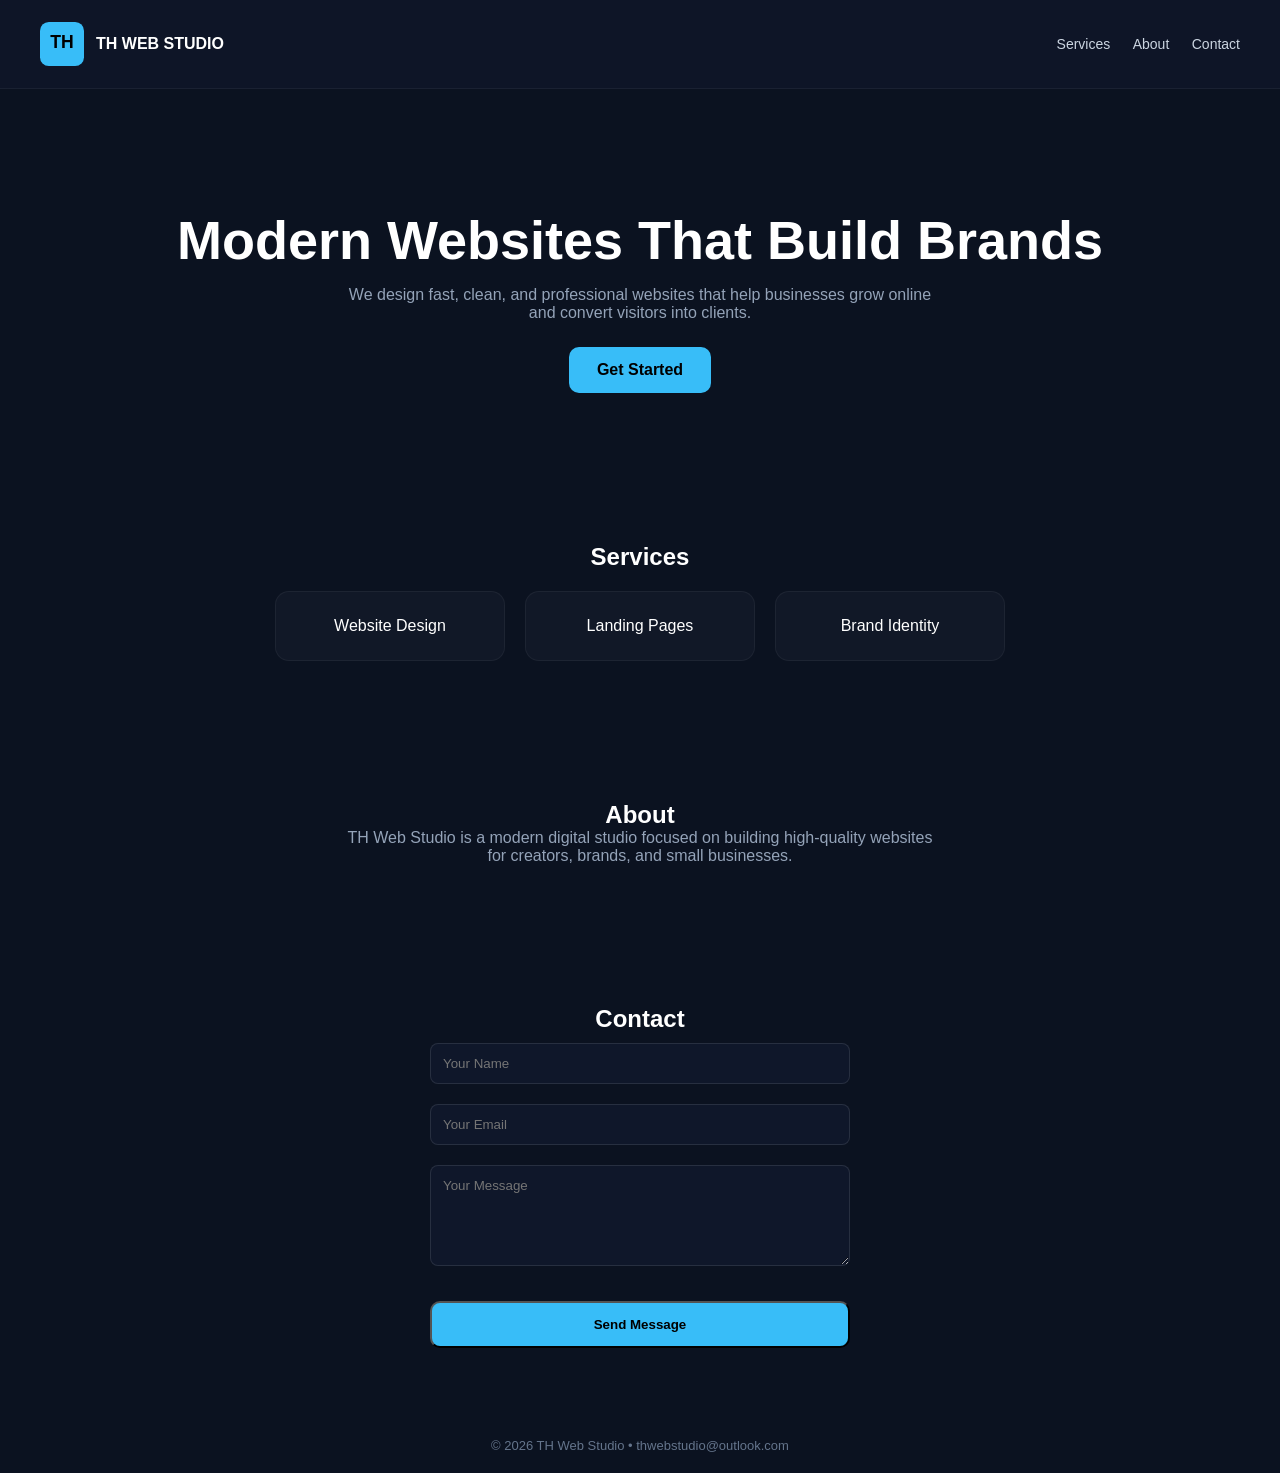
==== Index.html @ 7ef3feb6 "Update Index.html" ====
<!DOCTYPE html>

<html lang="en">

<head>

<meta charset="UTF-8">

<meta name="viewport" content="width=device-width, initial-scale=1.0">

<title>TH Web Studio</title>

<style>

* {

  margin: 0;

  padding: 0;

  box-sizing: border-box;

  font-family: Arial, sans-serif;

}

body {

  background: #0b1220;

  color: white;

}

/* HEADER */

header {

  display: flex;

  justify-content: space-between;

  align-items: center;

  padding: 22px 40px;

  background: rgba(15, 23, 42, 0.8);

  backdrop-filter: blur(12px);

  position: sticky;

  top: 0;

  border-bottom: 1px solid rgba(255,255,255,0.05);

}

.logo {

  display: flex;

  align-items: center;

  gap: 12px;

}

nav a {

  color: #cbd5e1;

  margin-left: 18px;

  text-decoration: none;

  font-size: 14px;

}

nav a:hover {

  color: #38bdf8;

}

/* HERO */

.hero {

  text-align: center;

  padding: 120px 20px 80px;

}

.hero h1 {

  font-size: 54px;

  margin-bottom: 15px;

}

.hero p {

  color: #94a3b8;

  max-width: 600px;

  margin: auto;

}

.btn {

  margin-top: 25px;

  display: inline-block;

  padding: 14px 28px;

  background: #38bdf8;

  color: black;

  font-weight: bold;

  border-radius: 10px;

  text-decoration: none;

}

/* SECTIONS */

.section {

  padding: 70px 20px;

  text-align: center;

}

.cards {

  display: flex;

  justify-content: center;

  gap: 20px;

  flex-wrap: wrap;

  margin-top: 20px;

}

.card {

  background: #111827;

  padding: 25px;

  border-radius: 14px;

  width: 230px;

  border: 1px solid rgba(255,255,255,0.05);

}

/* CONTACT */

form {

  max-width: 420px;

  margin: auto;

  display: flex;

  flex-direction: column;

}

input, textarea {

  margin: 10px 0;

  padding: 12px;

  border-radius: 8px;

  border: none;

  background: #0f172a;

  color: white;

  border: 1px solid rgba(255,255,255,0.1);

}

footer {

  text-align: center;

  padding: 20px;

  font-size: 13px;

  color: #64748b;

}

</style>

</head>

<body>

<header>

  <!-- MODERN INLINE LOGO (NO FILES NEEDED) -->

  <div class="logo">

    <svg width="44" height="44" viewBox="0 0 100 100">

      <rect width="100" height="100" rx="20" fill="#38bdf8"/>

      <text x="50" y="60" text-anchor="middle" font-size="40" fill="black" font-weight="bold">TH</text>

    </svg>

    <strong>TH WEB STUDIO</strong>

  </div>

  <nav>

    <a href="#services">Services</a>

    <a href="#about">About</a>

    <a href="#contact">Contact</a>

  </nav>

</header>

<section class="hero">

  <h1>Modern Websites That Build Brands</h1>

  <p>We design fast, clean, and professional websites that help businesses grow online and convert visitors into clients.</p>

  <a class="btn" href="#contact">Get Started</a>

</section>

<section id="services" class="section">

  <h2>Services</h2>

  <div class="cards">

    <div class="card">Website Design</div>

    <div class="card">Landing Pages</div>

    <div class="card">Brand Identity</div>

  </div>

</section>

<section id="about" class="section">

  <h2>About</h2>

  <p style="max-width:600px;margin:auto;color:#94a3b8;">

    TH Web Studio is a modern digital studio focused on building high-quality websites for creators, brands, and small businesses.

  </p>

</section>

<section id="contact" class="section">

  <h2>Contact</h2>

  <form action="https://formspree.io/f/xpzglqaa" method="POST">

    <input type="text" name="name" placeholder="Your Name" required>

    <input type="email" name="email" placeholder="Your Email" required>

    <textarea name="message" rows="5" placeholder="Your Message" required></textarea>

    <button class="btn" type="submit">Send Message</button>

  </form>

</section>

<footer>

  © 2026 TH Web Studio • thwebstudio@outlook.com

</footer>

</body>

</html>
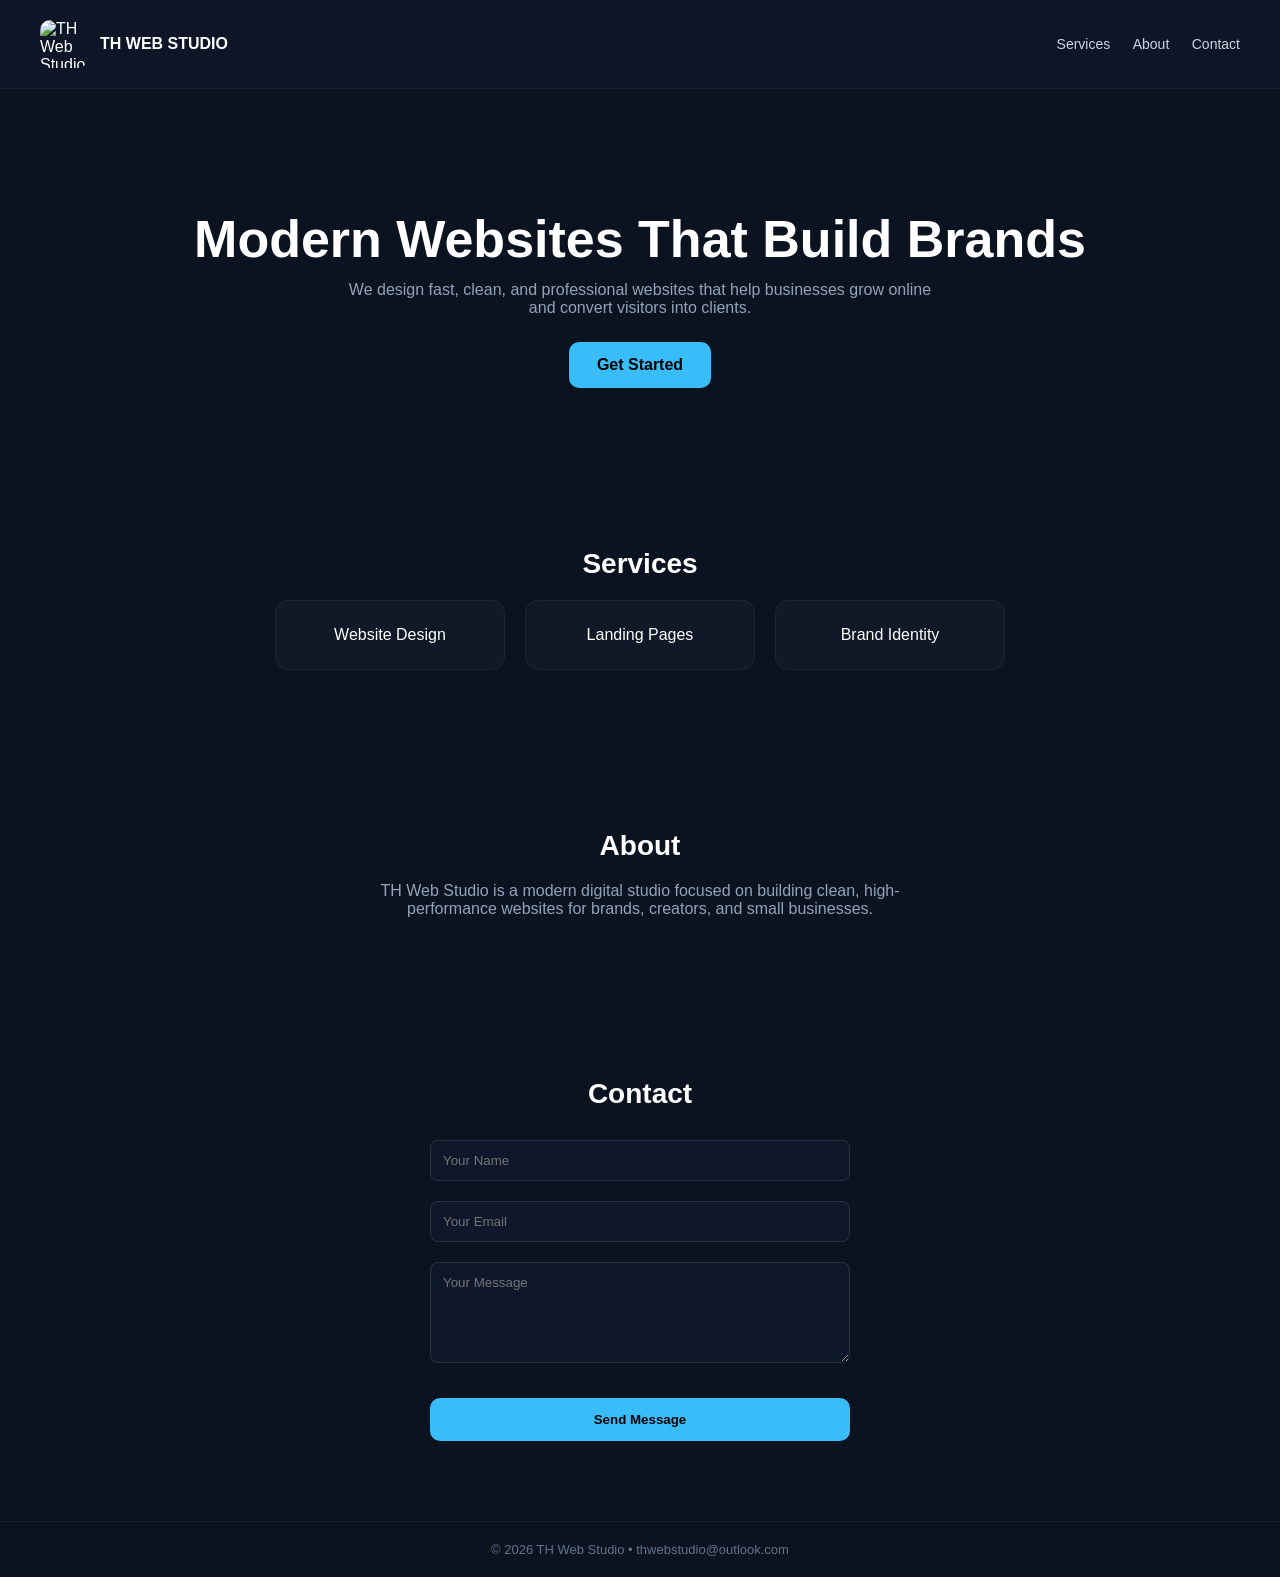
==== commit c2d621b2: "Update Index.html" ====
--- a/Index.html
+++ b/Index.html
@@ -12,6 +12,12 @@
 
 <style>
 
+html {
+
+  scroll-behavior: smooth;
+
+}
+
 * {
 
   margin: 0;
@@ -36,22 +42,24 @@
 
 header {
 
+  position: sticky;
+
+  top: 0;
+
+  z-index: 1000;
+
   display: flex;
 
   justify-content: space-between;
 
   align-items: center;
 
-  padding: 22px 40px;
-
-  background: rgba(15, 23, 42, 0.8);
+  padding: 20px 40px;
+
+  background: rgba(15, 23, 42, 0.85);
 
   backdrop-filter: blur(12px);
 
-  position: sticky;
-
-  top: 0;
-
   border-bottom: 1px solid rgba(255,255,255,0.05);
 
 }
@@ -66,6 +74,18 @@
 
 }
 
+.logo img {
+
+  height: 48px;
+
+  width: 48px;
+
+  object-fit: contain;
+
+  border-radius: 10px;
+
+}
+
 nav a {
 
   color: #cbd5e1;
@@ -96,9 +116,9 @@
 
 .hero h1 {
 
-  font-size: 54px;
-
-  margin-bottom: 15px;
+  font-size: 52px;
+
+  margin-bottom: 12px;
 
 }
 
@@ -136,22 +156,30 @@
 
 .section {
 
-  padding: 70px 20px;
+  padding: 80px 20px;
 
   text-align: center;
 
 }
 
+.section h2 {
+
+  margin-bottom: 20px;
+
+  font-size: 28px;
+
+}
+
 .cards {
 
   display: flex;
 
   justify-content: center;
 
+  flex-wrap: wrap;
+
   gap: 20px;
 
-  flex-wrap: wrap;
-
   margin-top: 20px;
 
 }
@@ -202,6 +230,16 @@
 
 }
 
+button.btn {
+
+  border: none;
+
+  cursor: pointer;
+
+}
+
+/* FOOTER */
+
 footer {
 
   text-align: center;
@@ -212,6 +250,8 @@
 
   color: #64748b;
 
+  border-top: 1px solid rgba(255,255,255,0.05);
+
 }
 
 </style>
@@ -220,19 +260,13 @@
 
 <body>
 
+<!-- HEADER -->
+
 <header>
 
-  <!-- MODERN INLINE LOGO (NO FILES NEEDED) -->
-
   <div class="logo">
 
-    <svg width="44" height="44" viewBox="0 0 100 100">
-
-      <rect width="100" height="100" rx="20" fill="#38bdf8"/>
-
-      <text x="50" y="60" text-anchor="middle" font-size="40" fill="black" font-weight="bold">TH</text>
-
-    </svg>
+    <img src="logo.png" alt="TH Web Studio Logo">
 
     <strong>TH WEB STUDIO</strong>
 
@@ -250,6 +284,8 @@
 
 </header>
 
+<!-- HERO -->
+
 <section class="hero">
 
   <h1>Modern Websites That Build Brands</h1>
@@ -260,6 +296,8 @@
 
 </section>
 
+<!-- SERVICES -->
+
 <section id="services" class="section">
 
   <h2>Services</h2>
@@ -276,18 +314,22 @@
 
 </section>
 
+<!-- ABOUT -->
+
 <section id="about" class="section">
 
   <h2>About</h2>
 
   <p style="max-width:600px;margin:auto;color:#94a3b8;">
 
-    TH Web Studio is a modern digital studio focused on building high-quality websites for creators, brands, and small businesses.
+    TH Web Studio is a modern digital studio focused on building clean, high-performance websites for brands, creators, and small businesses.
 
   </p>
 
 </section>
 
+<!-- CONTACT -->
+
 <section id="contact" class="section">
 
   <h2>Contact</h2>
@@ -306,6 +348,8 @@
 
 </section>
 
+<!-- FOOTER -->
+
 <footer>
 
   © 2026 TH Web Studio • thwebstudio@outlook.com
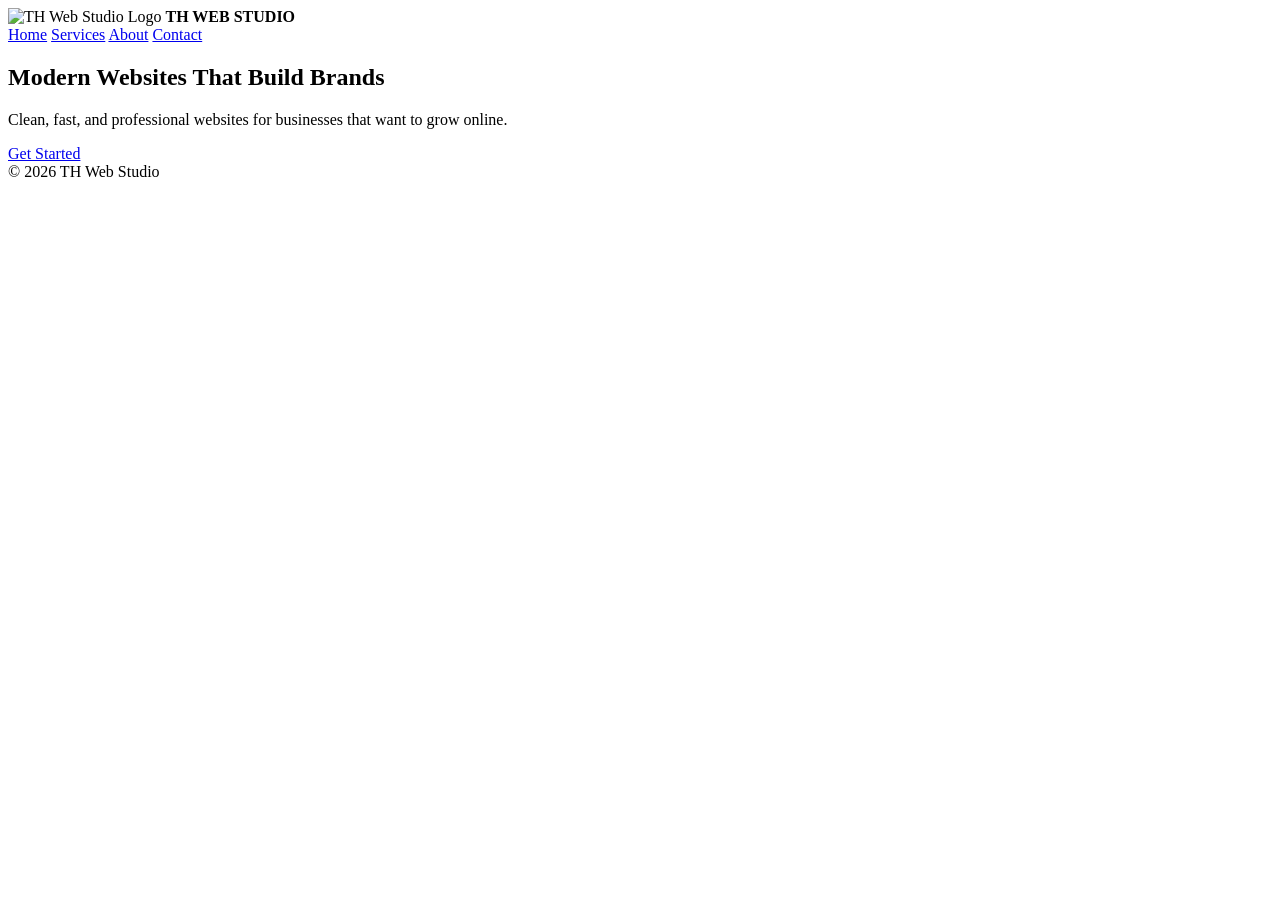
==== commit 6220f516: "Update Index.html" ====
--- a/Index.html
+++ b/Index.html
@@ -1,361 +1,37 @@
 <!DOCTYPE html>
-
 <html lang="en">
-
 <head>
-
 <meta charset="UTF-8">
-
 <meta name="viewport" content="width=device-width, initial-scale=1.0">
-
 <title>TH Web Studio</title>
-
-<style>
-
-html {
-
-  scroll-behavior: smooth;
-
-}
-
-* {
-
-  margin: 0;
-
-  padding: 0;
-
-  box-sizing: border-box;
-
-  font-family: Arial, sans-serif;
-
-}
-
-body {
-
-  background: #0b1220;
-
-  color: white;
-
-}
-
-/* HEADER */
-
-header {
-
-  position: sticky;
-
-  top: 0;
-
-  z-index: 1000;
-
-  display: flex;
-
-  justify-content: space-between;
-
-  align-items: center;
-
-  padding: 20px 40px;
-
-  background: rgba(15, 23, 42, 0.85);
-
-  backdrop-filter: blur(12px);
-
-  border-bottom: 1px solid rgba(255,255,255,0.05);
-
-}
-
-.logo {
-
-  display: flex;
-
-  align-items: center;
-
-  gap: 12px;
-
-}
-
-.logo img {
-
-  height: 48px;
-
-  width: 48px;
-
-  object-fit: contain;
-
-  border-radius: 10px;
-
-}
-
-nav a {
-
-  color: #cbd5e1;
-
-  margin-left: 18px;
-
-  text-decoration: none;
-
-  font-size: 14px;
-
-}
-
-nav a:hover {
-
-  color: #38bdf8;
-
-}
-
-/* HERO */
-
-.hero {
-
-  text-align: center;
-
-  padding: 120px 20px 80px;
-
-}
-
-.hero h1 {
-
-  font-size: 52px;
-
-  margin-bottom: 12px;
-
-}
-
-.hero p {
-
-  color: #94a3b8;
-
-  max-width: 600px;
-
-  margin: auto;
-
-}
-
-.btn {
-
-  margin-top: 25px;
-
-  display: inline-block;
-
-  padding: 14px 28px;
-
-  background: #38bdf8;
-
-  color: black;
-
-  font-weight: bold;
-
-  border-radius: 10px;
-
-  text-decoration: none;
-
-}
-
-/* SECTIONS */
-
-.section {
-
-  padding: 80px 20px;
-
-  text-align: center;
-
-}
-
-.section h2 {
-
-  margin-bottom: 20px;
-
-  font-size: 28px;
-
-}
-
-.cards {
-
-  display: flex;
-
-  justify-content: center;
-
-  flex-wrap: wrap;
-
-  gap: 20px;
-
-  margin-top: 20px;
-
-}
-
-.card {
-
-  background: #111827;
-
-  padding: 25px;
-
-  border-radius: 14px;
-
-  width: 230px;
-
-  border: 1px solid rgba(255,255,255,0.05);
-
-}
-
-/* CONTACT */
-
-form {
-
-  max-width: 420px;
-
-  margin: auto;
-
-  display: flex;
-
-  flex-direction: column;
-
-}
-
-input, textarea {
-
-  margin: 10px 0;
-
-  padding: 12px;
-
-  border-radius: 8px;
-
-  border: none;
-
-  background: #0f172a;
-
-  color: white;
-
-  border: 1px solid rgba(255,255,255,0.1);
-
-}
-
-button.btn {
-
-  border: none;
-
-  cursor: pointer;
-
-}
-
-/* FOOTER */
-
-footer {
-
-  text-align: center;
-
-  padding: 20px;
-
-  font-size: 13px;
-
-  color: #64748b;
-
-  border-top: 1px solid rgba(255,255,255,0.05);
-
-}
-
-</style>
-
+<link rel="stylesheet" href="style.css">
 </head>
 
 <body>
 
-<!-- HEADER -->
-
 <header>
-
   <div class="logo">
-
     <img src="logo.png" alt="TH Web Studio Logo">
-
     <strong>TH WEB STUDIO</strong>
-
   </div>
 
   <nav>
-
-    <a href="#services">Services</a>
-
-    <a href="#about">About</a>
-
-    <a href="#contact">Contact</a>
-
+    <a href="index.html">Home</a>
+    <a href="services.html">Services</a>
+    <a href="about.html">About</a>
+    <a href="contact.html">Contact</a>
   </nav>
-
 </header>
 
-<!-- HERO -->
-
 <section class="hero">
-
   <h1>Modern Websites That Build Brands</h1>
-
-  <p>We design fast, clean, and professional websites that help businesses grow online and convert visitors into clients.</p>
-
-  <a class="btn" href="#contact">Get Started</a>
-
+  <p>Clean, fast, and professional websites for businesses that want to grow online.</p>
+  <a class="btn" href="contact.html">Get Started</a>
 </section>
 
-<!-- SERVICES -->
-
-<section id="services" class="section">
-
-  <h2>Services</h2>
-
-  <div class="cards">
-
-    <div class="card">Website Design</div>
-
-    <div class="card">Landing Pages</div>
-
-    <div class="card">Brand Identity</div>
-
-  </div>
-
-</section>
-
-<!-- ABOUT -->
-
-<section id="about" class="section">
-
-  <h2>About</h2>
-
-  <p style="max-width:600px;margin:auto;color:#94a3b8;">
-
-    TH Web Studio is a modern digital studio focused on building clean, high-performance websites for brands, creators, and small businesses.
-
-  </p>
-
-</section>
-
-<!-- CONTACT -->
-
-<section id="contact" class="section">
-
-  <h2>Contact</h2>
-
-  <form action="https://formspree.io/f/xpzglqaa" method="POST">
-
-    <input type="text" name="name" placeholder="Your Name" required>
-
-    <input type="email" name="email" placeholder="Your Email" required>
-
-    <textarea name="message" rows="5" placeholder="Your Message" required></textarea>
-
-    <button class="btn" type="submit">Send Message</button>
-
-  </form>
-
-</section>
-
-<!-- FOOTER -->
-
 <footer>
-
-  © 2026 TH Web Studio • thwebstudio@outlook.com
-
+  © 2026 TH Web Studio
 </footer>
 
 </body>
-
 </html>
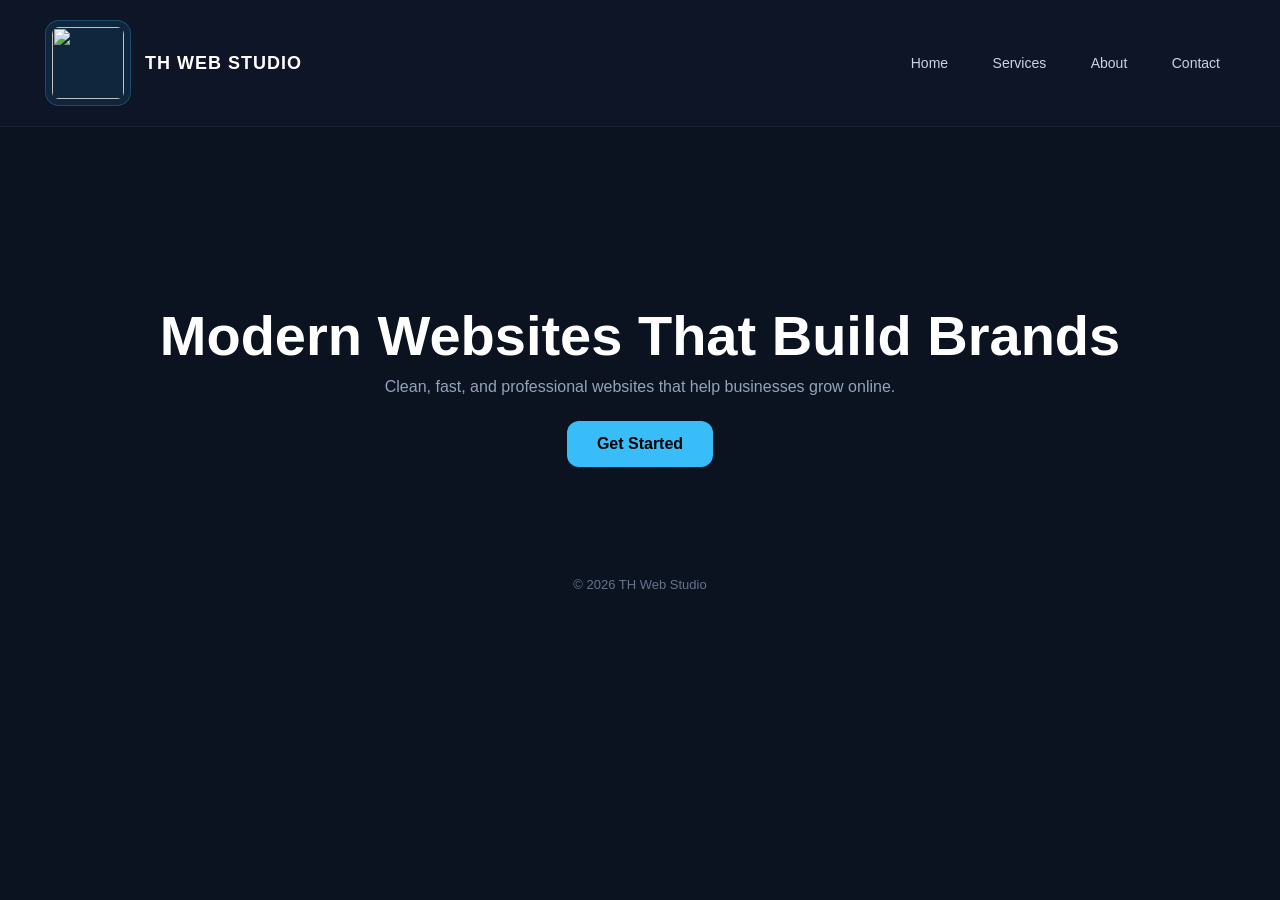
==== commit e4e9c71f: "Update Index.html" ====
--- a/Index.html
+++ b/Index.html
@@ -1,8 +1,6 @@
 <!DOCTYPE html>
-<html lang="en">
+<html>
 <head>
-<meta charset="UTF-8">
-<meta name="viewport" content="width=device-width, initial-scale=1.0">
 <title>TH Web Studio</title>
 <link rel="stylesheet" href="style.css">
 </head>
@@ -11,7 +9,7 @@
 
 <header>
   <div class="logo">
-    <img src="logo.png" alt="TH Web Studio Logo">
+    <img src="logo.png">
     <strong>TH WEB STUDIO</strong>
   </div>
 
@@ -25,13 +23,11 @@
 
 <section class="hero">
   <h1>Modern Websites That Build Brands</h1>
-  <p>Clean, fast, and professional websites for businesses that want to grow online.</p>
+  <p>Clean, fast, and professional websites that help businesses grow online.</p>
   <a class="btn" href="contact.html">Get Started</a>
 </section>
 
-<footer>
-  © 2026 TH Web Studio
-</footer>
+<footer>© 2026 TH Web Studio</footer>
 
 </body>
 </html>
--- a/style.css
+++ b/style.css
@@ -0,0 +1,158 @@
+html {
+  scroll-behavior: smooth;
+}
+
+body {
+  margin: 0;
+  font-family: Arial, sans-serif;
+  background: #0b1220;
+  color: white;
+}
+
+/* HEADER */
+header {
+  display: flex;
+  justify-content: space-between;
+  align-items: center;
+  padding: 20px 45px;
+  background: rgba(15, 23, 42, 0.75);
+  backdrop-filter: blur(14px);
+  border-bottom: 1px solid rgba(255,255,255,0.06);
+  position: sticky;
+  top: 0;
+  z-index: 1000;
+}
+
+/* LOGO — FIXED PROPER SIZE */
+.logo {
+  display: flex;
+  align-items: center;
+  gap: 14px;
+}
+
+.logo img {
+  height: 72px;
+  width: 72px;
+  object-fit: contain;
+  border-radius: 14px;
+  padding: 6px;
+  background: rgba(56, 189, 248, 0.10);
+  border: 1px solid rgba(56, 189, 248, 0.25);
+}
+
+.logo strong {
+  font-size: 18px;
+  letter-spacing: 1px;
+}
+
+/* NAV */
+nav a {
+  color: #cbd5e1;
+  text-decoration: none;
+  margin-left: 10px;
+  padding: 8px 14px;
+  border-radius: 12px;
+  font-size: 14px;
+  transition: 0.2s;
+  border: 1px solid transparent;
+}
+
+nav a:hover {
+  background: rgba(56, 189, 248, 0.15);
+  border: 1px solid rgba(56, 189, 248, 0.4);
+  color: white;
+}
+
+/* HERO */
+.hero {
+  text-align: center;
+  padding: 130px 20px 90px;
+}
+
+.hero h1 {
+  font-size: 56px;
+  margin-bottom: 10px;
+}
+
+.hero p {
+  color: #94a3b8;
+  max-width: 650px;
+  margin: auto;
+}
+
+.btn {
+  margin-top: 25px;
+  display: inline-block;
+  padding: 14px 30px;
+  background: #38bdf8;
+  color: black;
+  font-weight: bold;
+  border-radius: 12px;
+  text-decoration: none;
+}
+
+/* SECTIONS */
+.section {
+  padding: 90px 20px;
+  text-align: center;
+}
+
+.section h1, .section h2 {
+  font-size: 32px;
+  margin-bottom: 20px;
+}
+
+.section p {
+  max-width: 800px;
+  margin: auto;
+  color: #94a3b8;
+  line-height: 1.7;
+}
+
+/* CARDS */
+.cards {
+  display: flex;
+  justify-content: center;
+  gap: 20px;
+  flex-wrap: wrap;
+  margin-top: 30px;
+}
+
+.card {
+  background: rgba(17, 24, 39, 0.7);
+  border: 1px solid rgba(255,255,255,0.06);
+  padding: 25px;
+  border-radius: 14px;
+  width: 240px;
+}
+
+/* FORM */
+form {
+  max-width: 450px;
+  margin: auto;
+  display: flex;
+  flex-direction: column;
+}
+
+input, textarea {
+  margin: 10px 0;
+  padding: 12px;
+  border-radius: 10px;
+  border: none;
+  background: #0f172a;
+  color: white;
+  border: 1px solid rgba(255,255,255,0.08);
+}
+
+button.btn {
+  border: none;
+  cursor: pointer;
+}
+
+/* FOOTER */
+footer {
+  text-align: center;
+  padding: 20px;
+  font-size: 13px;
+  color: #64748b;
+}
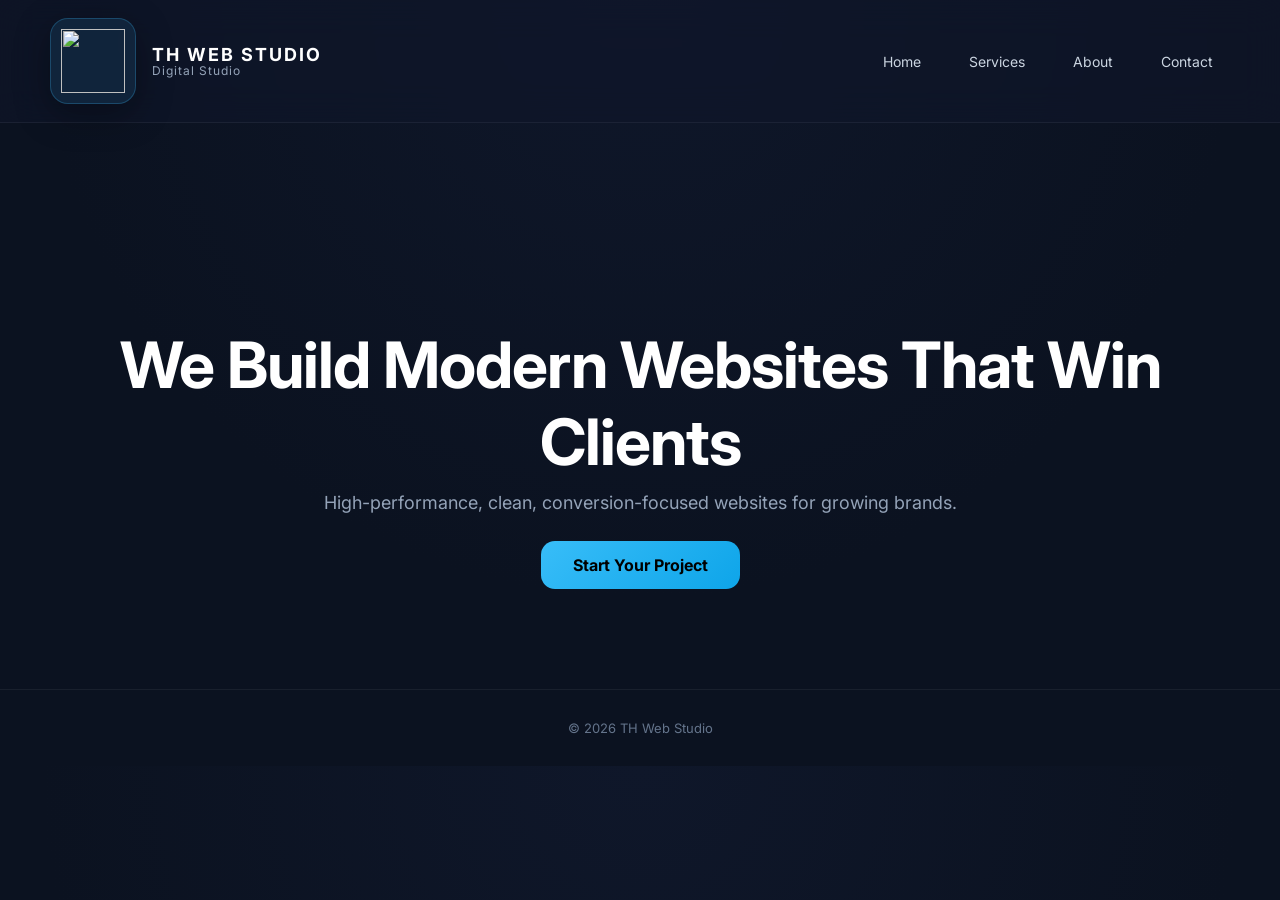
==== commit c63d538b: "Update Index.html" ====
--- a/Index.html
+++ b/Index.html
@@ -9,8 +9,13 @@
 
 <header>
   <div class="logo">
-    <img src="logo.png">
-    <strong>TH WEB STUDIO</strong>
+    <div class="logo-box">
+      <img src="logo.png">
+    </div>
+    <div class="brand-text">
+      <div class="brand-title">TH WEB STUDIO</div>
+      <div class="brand-sub">Digital Studio</div>
+    </div>
   </div>
 
   <nav>
@@ -22,9 +27,9 @@
 </header>
 
 <section class="hero">
-  <h1>Modern Websites That Build Brands</h1>
-  <p>Clean, fast, and professional websites that help businesses grow online.</p>
-  <a class="btn" href="contact.html">Get Started</a>
+  <h1>We Build Modern Websites That Win Clients</h1>
+  <p>High-performance, clean, conversion-focused websites for growing brands.</p>
+  <a class="btn" href="contact.html">Start Your Project</a>
 </section>
 
 <footer>© 2026 TH Web Studio</footer>
--- a/style.css
+++ b/style.css
@@ -1,158 +1,331 @@
+@import url('https://fonts.googleapis.com/css2?family=Inter:wght@300;400;600;700&display=swap');
+
 html {
+
   scroll-behavior: smooth;
+
 }
 
 body {
+
   margin: 0;
-  font-family: Arial, sans-serif;
-  background: #0b1220;
+
+  font-family: 'Inter', sans-serif;
+
+  background: radial-gradient(circle at top, #0f172a, #0b1220 60%);
+
   color: white;
+
 }
 
 /* HEADER */
+
 header {
-  display: flex;
+
+  display: flex;
+
   justify-content: space-between;
+
   align-items: center;
-  padding: 20px 45px;
-  background: rgba(15, 23, 42, 0.75);
-  backdrop-filter: blur(14px);
+
+  padding: 18px 50px;
+
+  background: rgba(15, 23, 42, 0.6);
+
+  backdrop-filter: blur(18px);
+
   border-bottom: 1px solid rgba(255,255,255,0.06);
+
   position: sticky;
+
   top: 0;
+
   z-index: 1000;
-}
-
-/* LOGO — FIXED PROPER SIZE */
+
+}
+
+/* LOGO SYSTEM */
+
 .logo {
-  display: flex;
+
+  display: flex;
+
   align-items: center;
-  gap: 14px;
-}
-
-.logo img {
-  height: 72px;
-  width: 72px;
+
+  gap: 16px;
+
+}
+
+.logo-box {
+
+  width: 84px;
+
+  height: 84px;
+
+  display: flex;
+
+  align-items: center;
+
+  justify-content: center;
+
+  background: rgba(56, 189, 248, 0.10);
+
+  border: 1px solid rgba(56, 189, 248, 0.25);
+
+  border-radius: 18px;
+
+  box-shadow: 0 10px 35px rgba(0,0,0,0.35);
+
+}
+
+.logo-box img {
+
+  width: 64px;
+
+  height: 64px;
+
   object-fit: contain;
+
+}
+
+.brand-text {
+
+  display: flex;
+
+  flex-direction: column;
+
+  line-height: 1.1;
+
+}
+
+.brand-title {
+
+  font-size: 18px;
+
+  font-weight: 700;
+
+  letter-spacing: 2px;
+
+}
+
+.brand-sub {
+
+  font-size: 12px;
+
+  color: #94a3b8;
+
+  letter-spacing: 1px;
+
+}
+
+/* NAV */
+
+nav a {
+
+  color: #cbd5e1;
+
+  text-decoration: none;
+
+  margin-left: 10px;
+
+  padding: 10px 16px;
+
+  border-radius: 12px;
+
+  font-size: 14px;
+
+  transition: 0.25s;
+
+  border: 1px solid transparent;
+
+}
+
+nav a:hover {
+
+  background: rgba(56, 189, 248, 0.15);
+
+  border: 1px solid rgba(56, 189, 248, 0.35);
+
+  color: white;
+
+  transform: translateY(-1px);
+
+}
+
+/* HERO */
+
+.hero {
+
+  text-align: center;
+
+  padding: 150px 20px 100px;
+
+}
+
+.hero h1 {
+
+  font-size: 64px;
+
+  letter-spacing: -1px;
+
+  margin-bottom: 12px;
+
+}
+
+.hero p {
+
+  color: #94a3b8;
+
+  max-width: 700px;
+
+  margin: auto;
+
+  font-size: 18px;
+
+}
+
+.btn {
+
+  display: inline-block;
+
+  margin-top: 28px;
+
+  padding: 14px 32px;
+
+  background: linear-gradient(135deg, #38bdf8, #0ea5e9);
+
+  color: black;
+
+  font-weight: 700;
+
   border-radius: 14px;
-  padding: 6px;
-  background: rgba(56, 189, 248, 0.10);
-  border: 1px solid rgba(56, 189, 248, 0.25);
-}
-
-.logo strong {
-  font-size: 18px;
-  letter-spacing: 1px;
-}
-
-/* NAV */
-nav a {
-  color: #cbd5e1;
+
   text-decoration: none;
-  margin-left: 10px;
-  padding: 8px 14px;
+
+}
+
+/* SECTIONS */
+
+.section {
+
+  padding: 100px 20px;
+
+  text-align: center;
+
+}
+
+.section h1, .section h2 {
+
+  font-size: 36px;
+
+  margin-bottom: 20px;
+
+}
+
+.section p {
+
+  max-width: 800px;
+
+  margin: auto;
+
+  color: #94a3b8;
+
+  line-height: 1.8;
+
+}
+
+/* CARDS */
+
+.cards {
+
+  display: flex;
+
+  justify-content: center;
+
+  gap: 22px;
+
+  flex-wrap: wrap;
+
+  margin-top: 35px;
+
+}
+
+.card {
+
+  background: rgba(17, 24, 39, 0.7);
+
+  border: 1px solid rgba(255,255,255,0.06);
+
+  padding: 28px;
+
+  border-radius: 18px;
+
+  width: 250px;
+
+  transition: 0.2s;
+
+}
+
+.card:hover {
+
+  transform: translateY(-5px);
+
+  border-color: rgba(56, 189, 248, 0.4);
+
+}
+
+/* FORM */
+
+form {
+
+  max-width: 500px;
+
+  margin: auto;
+
+  display: flex;
+
+  flex-direction: column;
+
+}
+
+input, textarea {
+
+  margin: 10px 0;
+
+  padding: 14px;
+
   border-radius: 12px;
-  font-size: 14px;
-  transition: 0.2s;
-  border: 1px solid transparent;
-}
-
-nav a:hover {
-  background: rgba(56, 189, 248, 0.15);
-  border: 1px solid rgba(56, 189, 248, 0.4);
+
+  border: none;
+
+  background: #0f172a;
+
   color: white;
-}
-
-/* HERO */
-.hero {
+
+  border: 1px solid rgba(255,255,255,0.08);
+
+}
+
+button.btn {
+
+  border: none;
+
+  cursor: pointer;
+
+}
+
+/* FOOTER */
+
+footer {
+
   text-align: center;
-  padding: 130px 20px 90px;
-}
-
-.hero h1 {
-  font-size: 56px;
-  margin-bottom: 10px;
-}
-
-.hero p {
-  color: #94a3b8;
-  max-width: 650px;
-  margin: auto;
-}
-
-.btn {
-  margin-top: 25px;
-  display: inline-block;
-  padding: 14px 30px;
-  background: #38bdf8;
-  color: black;
-  font-weight: bold;
-  border-radius: 12px;
-  text-decoration: none;
-}
-
-/* SECTIONS */
-.section {
-  padding: 90px 20px;
-  text-align: center;
-}
-
-.section h1, .section h2 {
-  font-size: 32px;
-  margin-bottom: 20px;
-}
-
-.section p {
-  max-width: 800px;
-  margin: auto;
-  color: #94a3b8;
-  line-height: 1.7;
-}
-
-/* CARDS */
-.cards {
-  display: flex;
-  justify-content: center;
-  gap: 20px;
-  flex-wrap: wrap;
-  margin-top: 30px;
-}
-
-.card {
-  background: rgba(17, 24, 39, 0.7);
-  border: 1px solid rgba(255,255,255,0.06);
-  padding: 25px;
-  border-radius: 14px;
-  width: 240px;
-}
-
-/* FORM */
-form {
-  max-width: 450px;
-  margin: auto;
-  display: flex;
-  flex-direction: column;
-}
-
-input, textarea {
-  margin: 10px 0;
-  padding: 12px;
-  border-radius: 10px;
-  border: none;
-  background: #0f172a;
-  color: white;
-  border: 1px solid rgba(255,255,255,0.08);
-}
-
-button.btn {
-  border: none;
-  cursor: pointer;
-}
-
-/* FOOTER */
-footer {
-  text-align: center;
-  padding: 20px;
+
+  padding: 30px;
+
   font-size: 13px;
+
   color: #64748b;
-}
+
+  border-top: 1px solid rgba(255,255,255,0.06);
+
+}
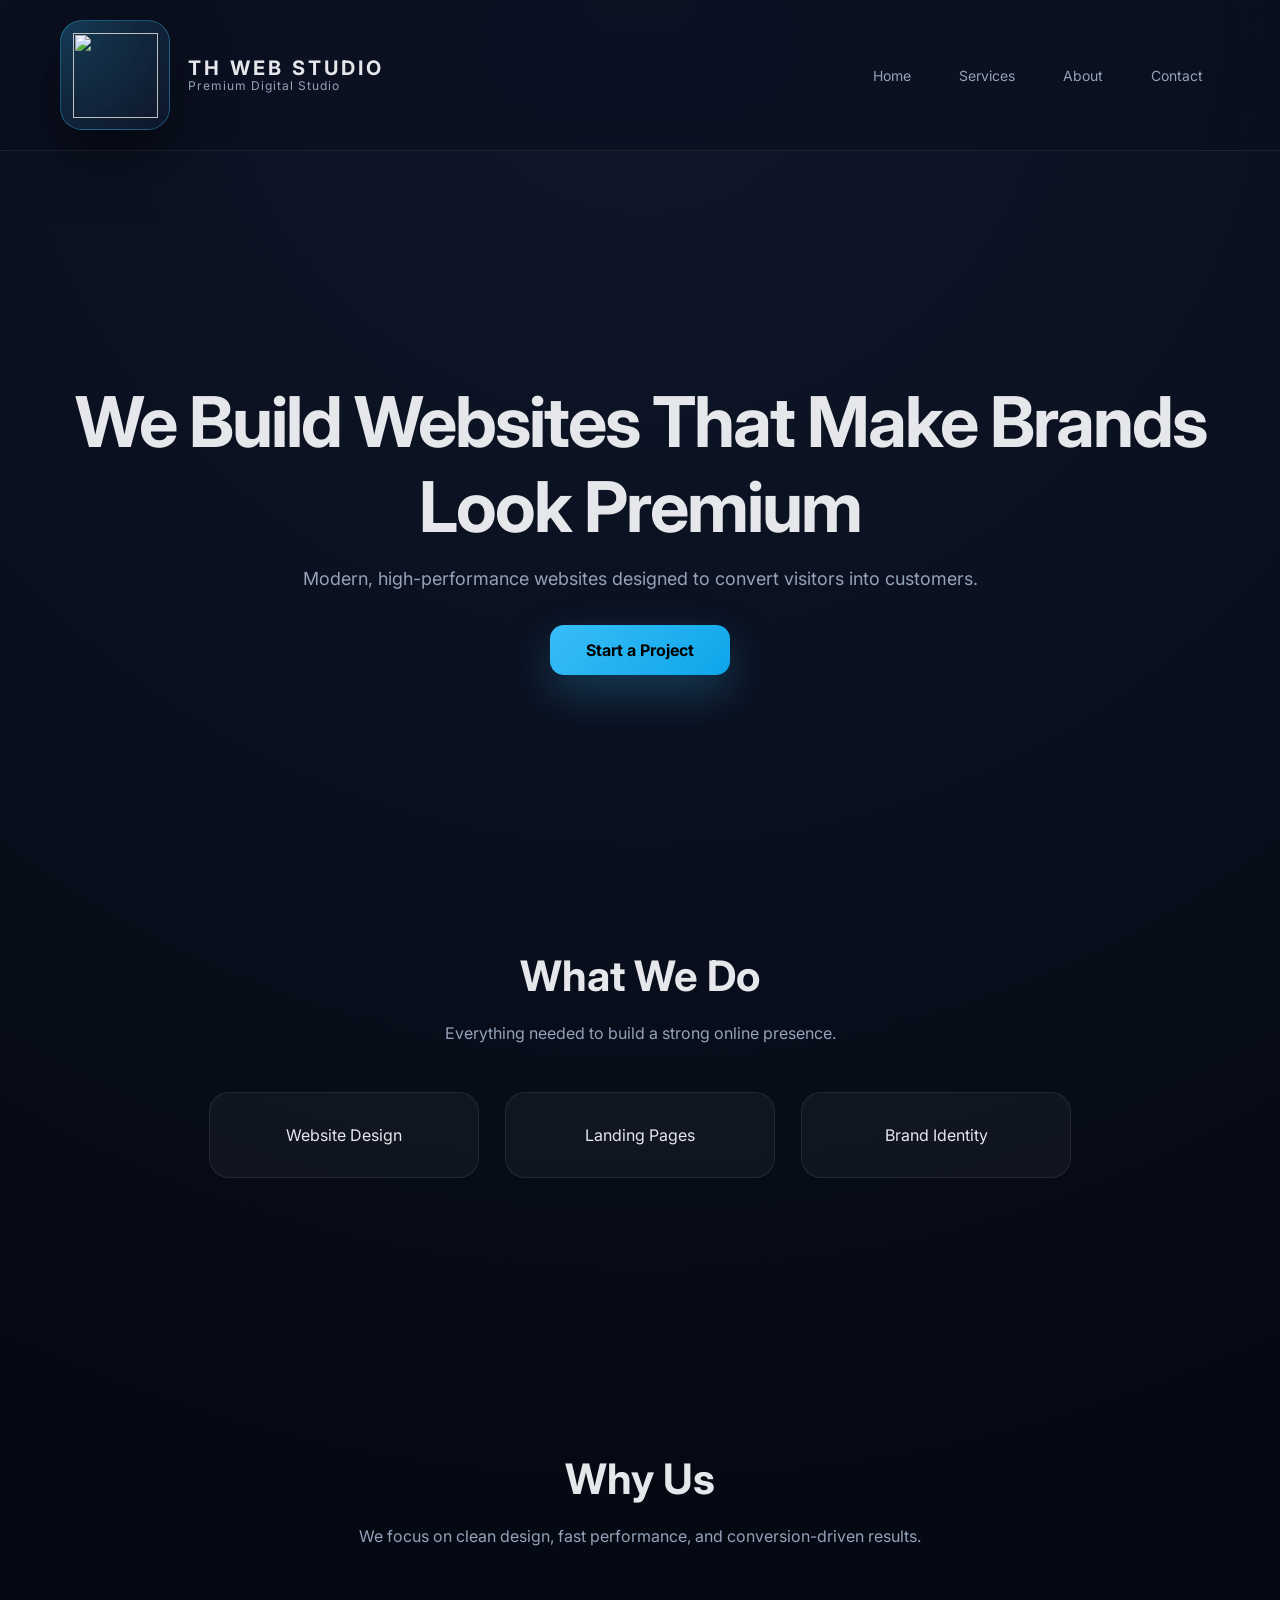
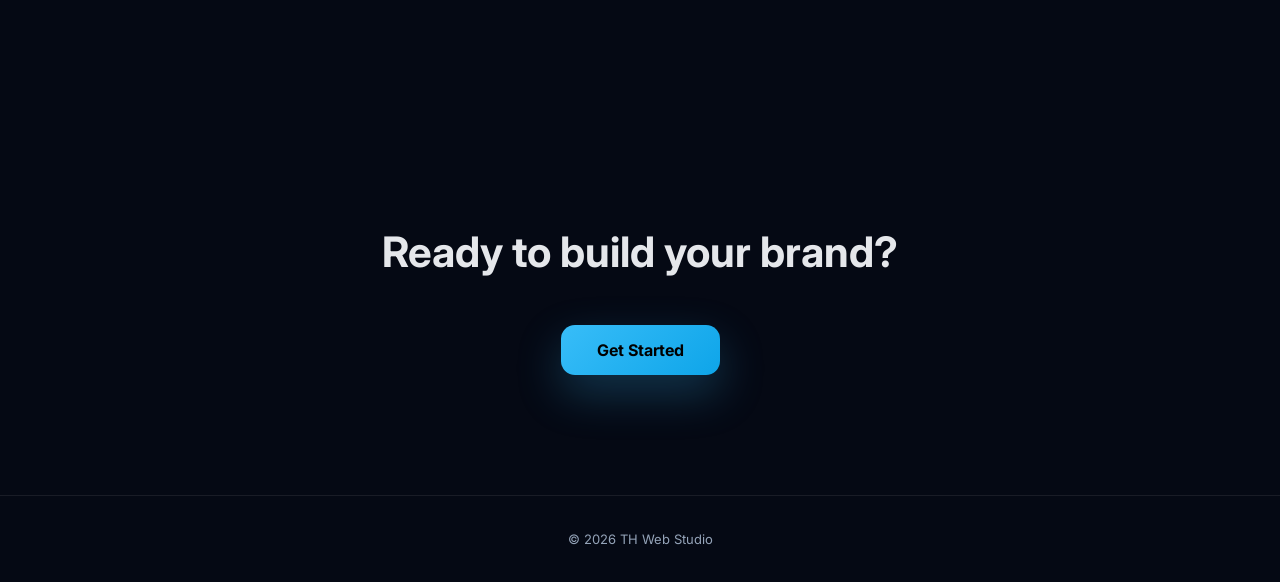
==== commit d882f1ff: "Update Index.html" ====
--- a/Index.html
+++ b/Index.html
@@ -1,38 +1,97 @@
 <!DOCTYPE html>
+
 <html>
+
 <head>
+
 <title>TH Web Studio</title>
+
 <link rel="stylesheet" href="style.css">
+
 </head>
 
 <body>
 
 <header>
+
   <div class="logo">
-    <div class="logo-box">
+
+    <div class="logo-mark">
+
       <img src="logo.png">
+
     </div>
+
     <div class="brand-text">
+
       <div class="brand-title">TH WEB STUDIO</div>
-      <div class="brand-sub">Digital Studio</div>
+
+      <div class="brand-sub">Premium Digital Studio</div>
+
     </div>
+
   </div>
 
   <nav>
+
     <a href="index.html">Home</a>
+
     <a href="services.html">Services</a>
+
     <a href="about.html">About</a>
+
     <a href="contact.html">Contact</a>
+
   </nav>
+
 </header>
 
 <section class="hero">
-  <h1>We Build Modern Websites That Win Clients</h1>
-  <p>High-performance, clean, conversion-focused websites for growing brands.</p>
-  <a class="btn" href="contact.html">Start Your Project</a>
+
+  <h1>We Build Websites That Make Brands Look Premium</h1>
+
+  <p>Modern, high-performance websites designed to convert visitors into customers.</p>
+
+  <a class="btn" href="contact.html">Start a Project</a>
+
+</section>
+
+<section class="section">
+
+  <h1>What We Do</h1>
+
+  <p>Everything needed to build a strong online presence.</p>
+
+  <div class="cards">
+
+    <div class="card">Website Design</div>
+
+    <div class="card">Landing Pages</div>
+
+    <div class="card">Brand Identity</div>
+
+  </div>
+
+</section>
+
+<section class="section">
+
+  <h1>Why Us</h1>
+
+  <p>We focus on clean design, fast performance, and conversion-driven results.</p>
+
+</section>
+
+<section class="section">
+
+  <h1>Ready to build your brand?</h1>
+
+  <a class="btn" href="contact.html">Get Started</a>
+
 </section>
 
 <footer>© 2026 TH Web Studio</footer>
 
 </body>
+
 </html>
--- a/style.css
+++ b/style.css
@@ -1,4 +1,26 @@
-@import url('https://fonts.googleapis.com/css2?family=Inter:wght@300;400;600;700&display=swap');
+@import url('https://fonts.googleapis.com/css2?family=Inter:wght@300;400;500;600;700&display=swap');
+
+:root {
+
+  --bg: #050914;
+
+  --panel: rgba(255,255,255,0.04);
+
+  --border: rgba(255,255,255,0.08);
+
+  --text: #e5e7eb;
+
+  --muted: #94a3b8;
+
+  --accent: #38bdf8;
+
+}
+
+* {
+
+  box-sizing: border-box;
+
+}
 
 html {
 
@@ -10,322 +32,334 @@
 
   margin: 0;
 
-  font-family: 'Inter', sans-serif;
-
-  background: radial-gradient(circle at top, #0f172a, #0b1220 60%);
+  font-family: "Inter", sans-serif;
+
+  background: radial-gradient(circle at top, #0f172a, var(--bg) 65%);
+
+  color: var(--text);
+
+}
+
+/* HEADER */
+
+header {
+
+  display: flex;
+
+  justify-content: space-between;
+
+  align-items: center;
+
+  padding: 20px 60px;
+
+  background: rgba(10, 15, 30, 0.6);
+
+  backdrop-filter: blur(20px);
+
+  border-bottom: 1px solid var(--border);
+
+  position: sticky;
+
+  top: 0;
+
+  z-index: 1000;
+
+}
+
+/* LOGO */
+
+.logo {
+
+  display: flex;
+
+  align-items: center;
+
+  gap: 18px;
+
+}
+
+.logo-mark {
+
+  width: 110px;
+
+  height: 110px;
+
+  display: flex;
+
+  align-items: center;
+
+  justify-content: center;
+
+  background: radial-gradient(circle at top left,
+
+    rgba(56,189,248,0.25),
+
+    rgba(15,23,42,0.9)
+
+  );
+
+  border: 1px solid rgba(56,189,248,0.35);
+
+  border-radius: 22px;
+
+  box-shadow: 0 25px 60px rgba(0,0,0,0.5);
+
+}
+
+.logo-mark img {
+
+  width: 85px;
+
+  height: 85px;
+
+  object-fit: contain;
+
+}
+
+.brand-text {
+
+  display: flex;
+
+  flex-direction: column;
+
+  line-height: 1.1;
+
+}
+
+.brand-title {
+
+  font-size: 20px;
+
+  font-weight: 700;
+
+  letter-spacing: 3px;
+
+}
+
+.brand-sub {
+
+  font-size: 12px;
+
+  color: var(--muted);
+
+  letter-spacing: 1px;
+
+}
+
+/* NAV */
+
+nav a {
+
+  color: var(--muted);
+
+  text-decoration: none;
+
+  margin-left: 10px;
+
+  padding: 10px 16px;
+
+  border-radius: 12px;
+
+  border: 1px solid transparent;
+
+  transition: 0.2s ease;
+
+  font-size: 14px;
+
+}
+
+nav a:hover {
+
+  background: rgba(56,189,248,0.12);
+
+  border: 1px solid rgba(56,189,248,0.35);
 
   color: white;
 
-}
-
-/* HEADER */
-
-header {
-
-  display: flex;
-
-  justify-content: space-between;
-
-  align-items: center;
-
-  padding: 18px 50px;
-
-  background: rgba(15, 23, 42, 0.6);
-
-  backdrop-filter: blur(18px);
-
-  border-bottom: 1px solid rgba(255,255,255,0.06);
-
-  position: sticky;
-
-  top: 0;
-
-  z-index: 1000;
-
-}
-
-/* LOGO SYSTEM */
-
-.logo {
-
-  display: flex;
-
-  align-items: center;
-
-  gap: 16px;
-
-}
-
-.logo-box {
-
-  width: 84px;
-
-  height: 84px;
-
-  display: flex;
-
-  align-items: center;
+  transform: translateY(-1px);
+
+}
+
+/* HERO */
+
+.hero {
+
+  text-align: center;
+
+  padding: 170px 20px 120px;
+
+}
+
+.hero h1 {
+
+  font-size: 70px;
+
+  letter-spacing: -2px;
+
+  margin-bottom: 15px;
+
+}
+
+.hero p {
+
+  color: var(--muted);
+
+  max-width: 750px;
+
+  margin: auto;
+
+  font-size: 18px;
+
+  line-height: 1.7;
+
+}
+
+/* BUTTON */
+
+.btn {
+
+  display: inline-block;
+
+  margin-top: 30px;
+
+  padding: 15px 36px;
+
+  background: linear-gradient(135deg, #38bdf8, #0ea5e9);
+
+  color: black;
+
+  font-weight: 700;
+
+  border-radius: 14px;
+
+  text-decoration: none;
+
+  box-shadow: 0 18px 45px rgba(56,189,248,0.25);
+
+  transition: 0.25s ease;
+
+}
+
+.btn:hover {
+
+  transform: translateY(-3px) scale(1.04);
+
+}
+
+/* SECTIONS */
+
+.section {
+
+  padding: 120px 20px;
+
+  text-align: center;
+
+}
+
+.section h1 {
+
+  font-size: 42px;
+
+  margin-bottom: 18px;
+
+}
+
+.section p {
+
+  max-width: 850px;
+
+  margin: auto;
+
+  color: var(--muted);
+
+  line-height: 1.8;
+
+}
+
+/* CARDS */
+
+.cards {
+
+  display: flex;
 
   justify-content: center;
 
-  background: rgba(56, 189, 248, 0.10);
-
-  border: 1px solid rgba(56, 189, 248, 0.25);
-
-  border-radius: 18px;
-
-  box-shadow: 0 10px 35px rgba(0,0,0,0.35);
-
-}
-
-.logo-box img {
-
-  width: 64px;
-
-  height: 64px;
-
-  object-fit: contain;
-
-}
-
-.brand-text {
+  gap: 26px;
+
+  flex-wrap: wrap;
+
+  margin-top: 45px;
+
+}
+
+.card {
+
+  width: 270px;
+
+  padding: 32px;
+
+  border-radius: 20px;
+
+  background: var(--panel);
+
+  border: 1px solid var(--border);
+
+  transition: 0.25s ease;
+
+}
+
+.card:hover {
+
+  transform: translateY(-8px);
+
+  border-color: rgba(56,189,248,0.45);
+
+  background: rgba(255,255,255,0.06);
+
+}
+
+/* FORM */
+
+form {
+
+  max-width: 520px;
+
+  margin: auto;
 
   display: flex;
 
   flex-direction: column;
 
-  line-height: 1.1;
-
-}
-
-.brand-title {
-
-  font-size: 18px;
-
-  font-weight: 700;
-
-  letter-spacing: 2px;
-
-}
-
-.brand-sub {
-
-  font-size: 12px;
-
-  color: #94a3b8;
-
-  letter-spacing: 1px;
-
-}
-
-/* NAV */
-
-nav a {
-
-  color: #cbd5e1;
-
-  text-decoration: none;
-
-  margin-left: 10px;
-
-  padding: 10px 16px;
+}
+
+input, textarea {
+
+  margin: 10px 0;
+
+  padding: 15px;
 
   border-radius: 12px;
 
-  font-size: 14px;
-
-  transition: 0.25s;
-
-  border: 1px solid transparent;
-
-}
-
-nav a:hover {
-
-  background: rgba(56, 189, 248, 0.15);
-
-  border: 1px solid rgba(56, 189, 248, 0.35);
+  border: 1px solid var(--border);
+
+  background: rgba(15, 23, 42, 0.85);
 
   color: white;
 
-  transform: translateY(-1px);
-
-}
-
-/* HERO */
-
-.hero {
+}
+
+/* FOOTER */
+
+footer {
 
   text-align: center;
 
-  padding: 150px 20px 100px;
-
-}
-
-.hero h1 {
-
-  font-size: 64px;
-
-  letter-spacing: -1px;
-
-  margin-bottom: 12px;
-
-}
-
-.hero p {
-
-  color: #94a3b8;
-
-  max-width: 700px;
-
-  margin: auto;
-
-  font-size: 18px;
-
-}
-
-.btn {
-
-  display: inline-block;
-
-  margin-top: 28px;
-
-  padding: 14px 32px;
-
-  background: linear-gradient(135deg, #38bdf8, #0ea5e9);
-
-  color: black;
-
-  font-weight: 700;
-
-  border-radius: 14px;
-
-  text-decoration: none;
-
-}
-
-/* SECTIONS */
-
-.section {
-
-  padding: 100px 20px;
-
-  text-align: center;
-
-}
-
-.section h1, .section h2 {
-
-  font-size: 36px;
-
-  margin-bottom: 20px;
-
-}
-
-.section p {
-
-  max-width: 800px;
-
-  margin: auto;
-
-  color: #94a3b8;
-
-  line-height: 1.8;
-
-}
-
-/* CARDS */
-
-.cards {
-
-  display: flex;
-
-  justify-content: center;
-
-  gap: 22px;
-
-  flex-wrap: wrap;
-
-  margin-top: 35px;
-
-}
-
-.card {
-
-  background: rgba(17, 24, 39, 0.7);
-
-  border: 1px solid rgba(255,255,255,0.06);
-
-  padding: 28px;
-
-  border-radius: 18px;
-
-  width: 250px;
-
-  transition: 0.2s;
-
-}
-
-.card:hover {
-
-  transform: translateY(-5px);
-
-  border-color: rgba(56, 189, 248, 0.4);
-
-}
-
-/* FORM */
-
-form {
-
-  max-width: 500px;
-
-  margin: auto;
-
-  display: flex;
-
-  flex-direction: column;
-
-}
-
-input, textarea {
-
-  margin: 10px 0;
-
-  padding: 14px;
-
-  border-radius: 12px;
-
-  border: none;
-
-  background: #0f172a;
-
-  color: white;
-
-  border: 1px solid rgba(255,255,255,0.08);
-
-}
-
-button.btn {
-
-  border: none;
-
-  cursor: pointer;
-
-}
-
-/* FOOTER */
-
-footer {
-
-  text-align: center;
-
-  padding: 30px;
+  padding: 35px;
 
   font-size: 13px;
 
-  color: #64748b;
-
-  border-top: 1px solid rgba(255,255,255,0.06);
-
-}
+  color: var(--muted);
+
+  border-top: 1px solid var(--border);
+
+}
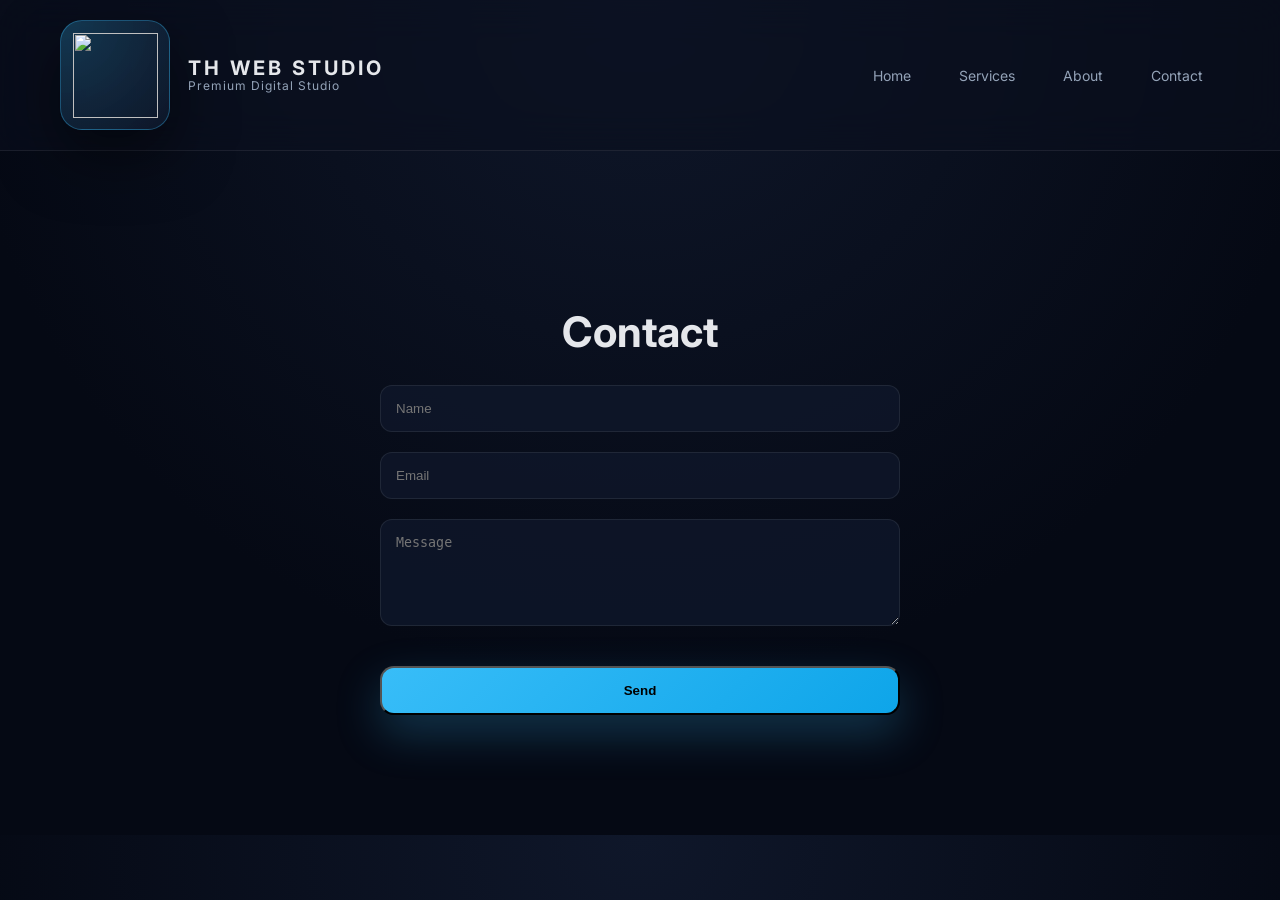
==== commit ac1c1b33: "Update Index.html" ====
--- a/Index.html
+++ b/Index.html
@@ -4,7 +4,7 @@
 
 <head>
 
-<title>TH Web Studio</title>
+<title>Contact</title>
 
 <link rel="stylesheet" href="style.css">
 
@@ -46,51 +46,23 @@
 
 </header>
 
-<section class="hero">
+<section class="section">
 
-  <h1>We Build Websites That Make Brands Look Premium</h1>
+  <h1>Contact</h1>
 
-  <p>Modern, high-performance websites designed to convert visitors into customers.</p>
+  <form action="https://formspree.io/f/xpzglqaa" method="POST">
 
-  <a class="btn" href="contact.html">Start a Project</a>
+    <input type="text" name="name" placeholder="Name" required>
+
+    <input type="email" name="email" placeholder="Email" required>
+
+    <textarea rows="5" name="message" placeholder="Message"></textarea>
+
+    <button class="btn" type="submit">Send</button>
+
+  </form>
 
 </section>
-
-<section class="section">
-
-  <h1>What We Do</h1>
-
-  <p>Everything needed to build a strong online presence.</p>
-
-  <div class="cards">
-
-    <div class="card">Website Design</div>
-
-    <div class="card">Landing Pages</div>
-
-    <div class="card">Brand Identity</div>
-
-  </div>
-
-</section>
-
-<section class="section">
-
-  <h1>Why Us</h1>
-
-  <p>We focus on clean design, fast performance, and conversion-driven results.</p>
-
-</section>
-
-<section class="section">
-
-  <h1>Ready to build your brand?</h1>
-
-  <a class="btn" href="contact.html">Get Started</a>
-
-</section>
-
-<footer>© 2026 TH Web Studio</footer>
 
 </body>
 
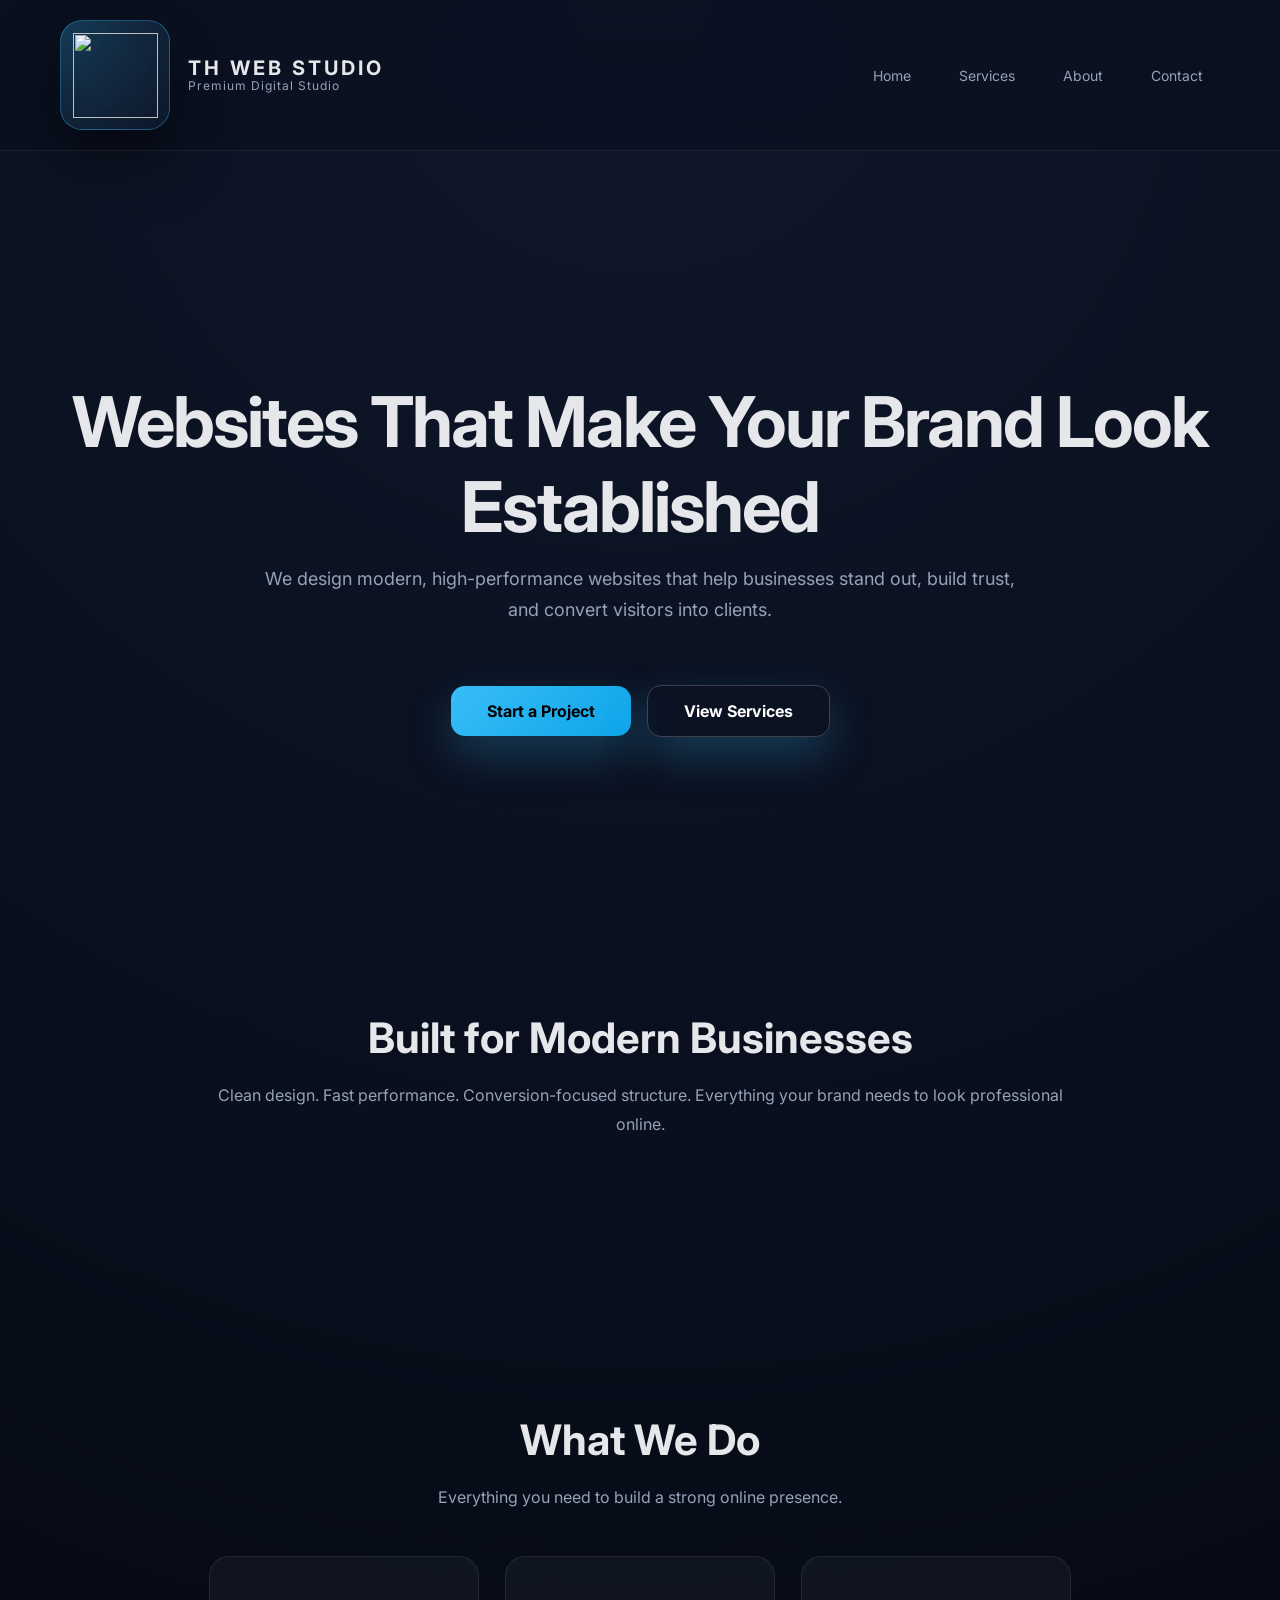
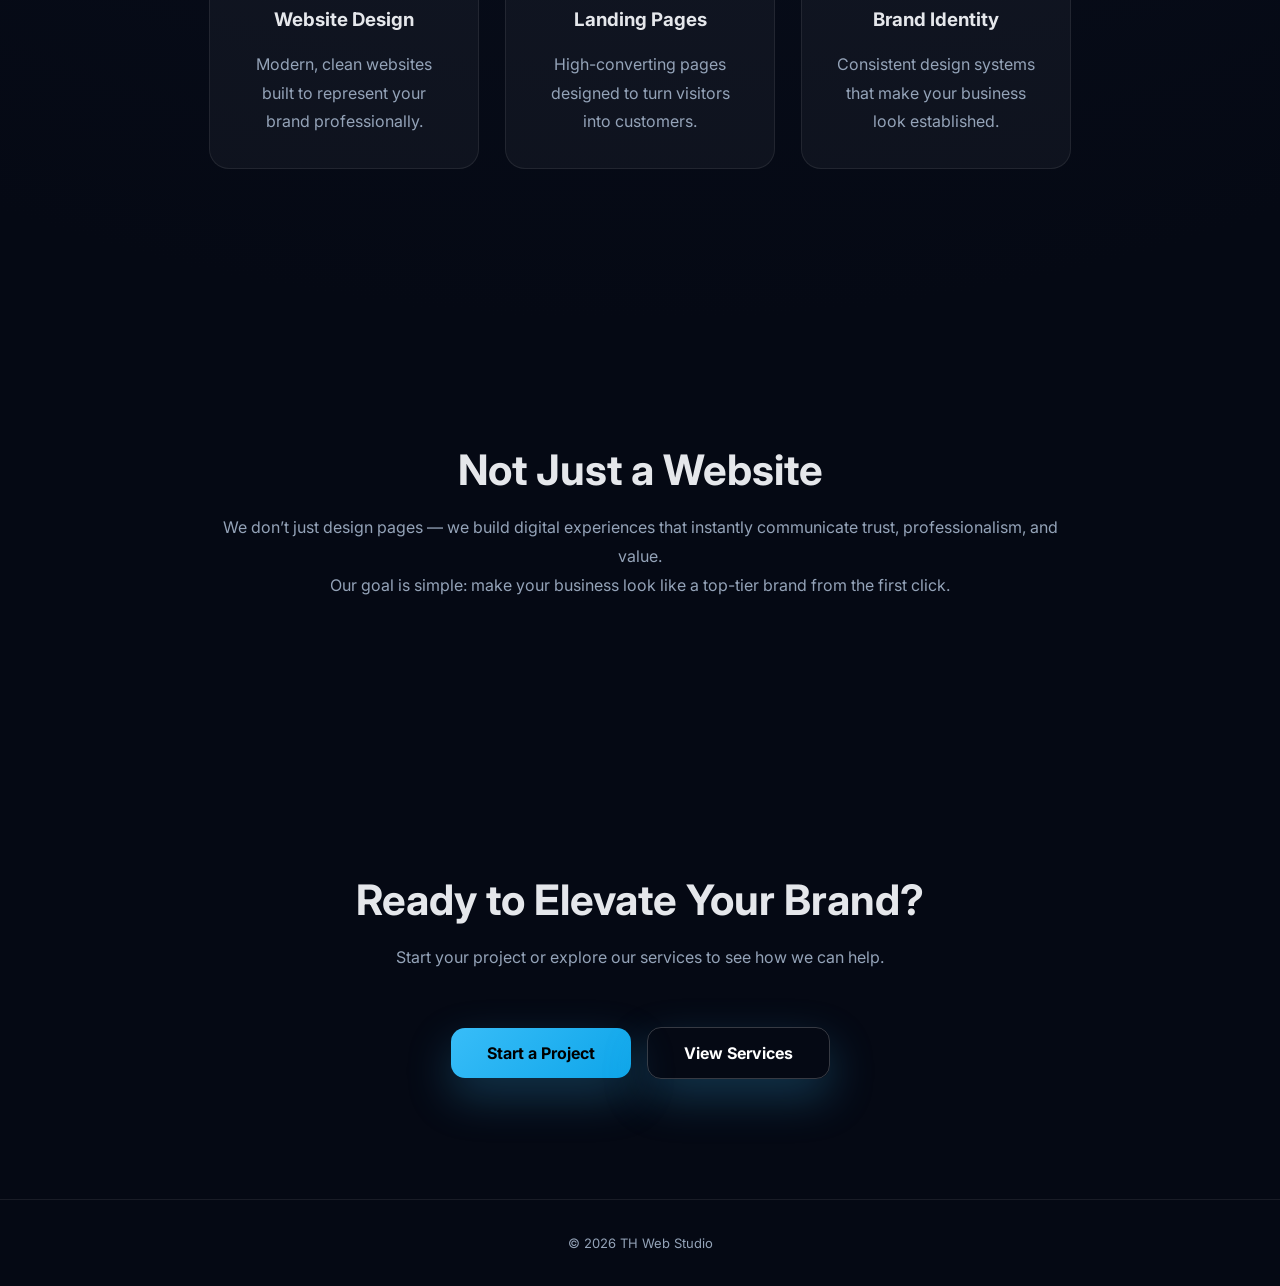
==== commit 5cac9842: "Update Index.html" ====
--- a/Index.html
+++ b/Index.html
@@ -4,7 +4,7 @@
 
 <head>
 
-<title>Contact</title>
+<title>TH Web Studio</title>
 
 <link rel="stylesheet" href="style.css">
 
@@ -46,23 +46,141 @@
 
 </header>
 
+<!-- HERO -->
+
+<section class="hero">
+
+  <h1>Websites That Make Your Brand Look Established</h1>
+
+  <p>
+
+    We design modern, high-performance websites that help businesses stand out,
+
+    build trust, and convert visitors into clients.
+
+  </p>
+
+  <div style="margin-top:30px;">
+
+    <a class="btn" href="contact.html">Start a Project</a>
+
+    <a class="btn" href="services.html"
+
+      style="margin-left:12px; background:none; color:white; border:1px solid rgba(255,255,255,0.2);">
+
+      View Services
+
+    </a>
+
+  </div>
+
+</section>
+
+<!-- TRUST STRIP -->
+
 <section class="section">
 
-  <h1>Contact</h1>
+  <h1>Built for Modern Businesses</h1>
 
-  <form action="https://formspree.io/f/xpzglqaa" method="POST">
+  <p>
 
-    <input type="text" name="name" placeholder="Name" required>
+    Clean design. Fast performance. Conversion-focused structure.
 
-    <input type="email" name="email" placeholder="Email" required>
+    Everything your brand needs to look professional online.
 
-    <textarea rows="5" name="message" placeholder="Message"></textarea>
-
-    <button class="btn" type="submit">Send</button>
-
-  </form>
+  </p>
 
 </section>
+
+<!-- SERVICES -->
+
+<section class="section">
+
+  <h1>What We Do</h1>
+
+  <p>Everything you need to build a strong online presence.</p>
+
+  <div class="cards">
+
+    <div class="card">
+
+      <h3>Website Design</h3>
+
+      <p>Modern, clean websites built to represent your brand professionally.</p>
+
+    </div>
+
+    <div class="card">
+
+      <h3>Landing Pages</h3>
+
+      <p>High-converting pages designed to turn visitors into customers.</p>
+
+    </div>
+
+    <div class="card">
+
+      <h3>Brand Identity</h3>
+
+      <p>Consistent design systems that make your business look established.</p>
+
+    </div>
+
+  </div>
+
+</section>
+
+<!-- DIFFERENTIATOR -->
+
+<section class="section">
+
+  <h1>Not Just a Website</h1>
+
+  <p>
+
+    We don’t just design pages — we build digital experiences that instantly
+
+    communicate trust, professionalism, and value.
+
+  </p>
+
+  <p>
+
+    Our goal is simple: make your business look like a top-tier brand from the first click.
+
+  </p>
+
+</section>
+
+<!-- FINAL CTA -->
+
+<section class="section">
+
+  <h1>Ready to Elevate Your Brand?</h1>
+
+  <p>
+
+    Start your project or explore our services to see how we can help.
+
+  </p>
+
+  <div style="margin-top:25px;">
+
+    <a class="btn" href="contact.html">Start a Project</a>
+
+    <a class="btn" href="services.html"
+
+      style="margin-left:12px; background:none; color:white; border:1px solid rgba(255,255,255,0.2);">
+
+      View Services
+
+    </a>
+
+  </div>
+
+</section>
+
+<footer>© 2026 TH Web Studio</footer>
 
 </body>
 
